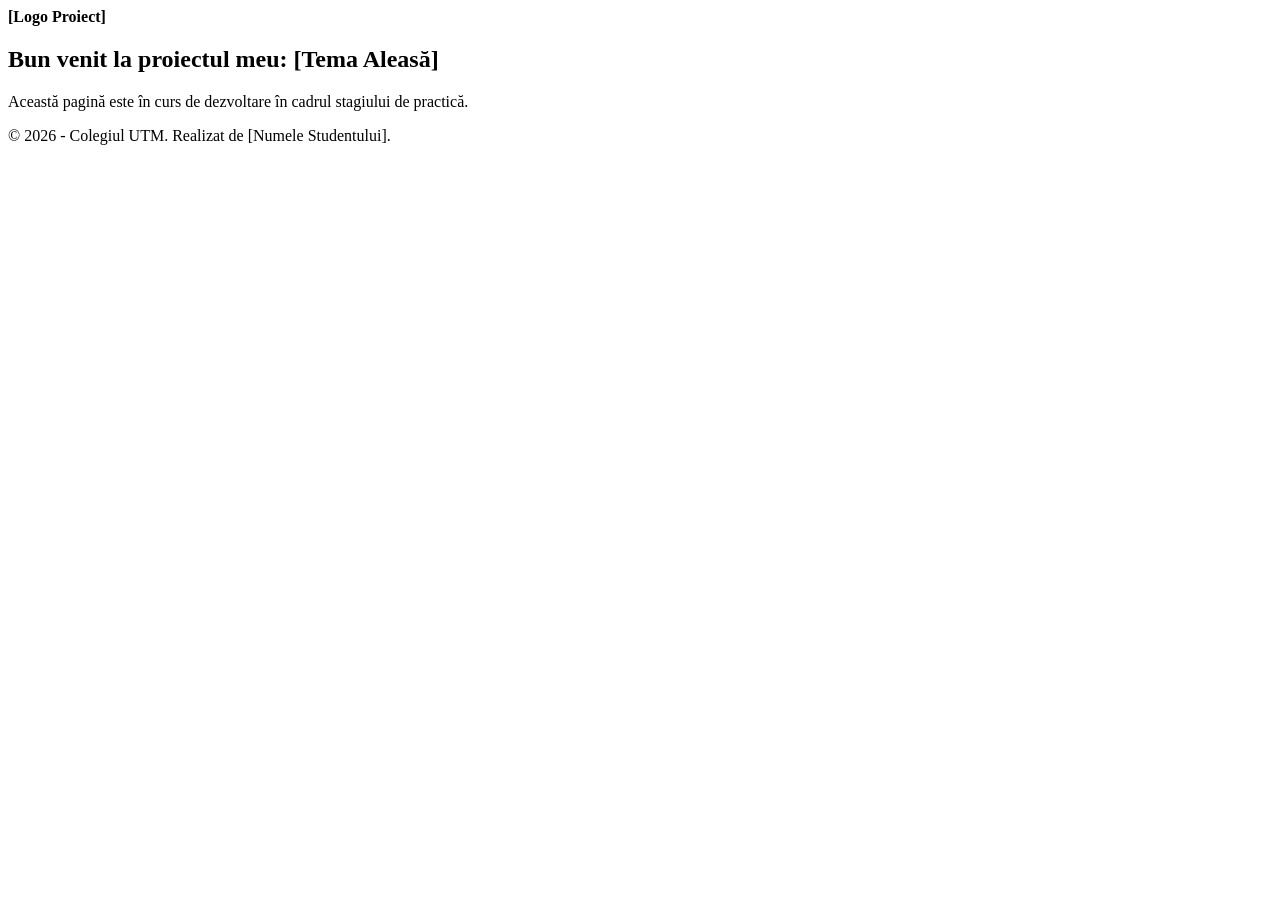
==== index.html @ b3ca43f0 "Dot" ====
<!DOCTYPE html>
<html lang="ro">
<head>
    <meta charset="UTF-8">
    <meta name="viewport" content="width=device-width, initial-scale=1.0">
    <meta name="description" content="Proiect de practică - Inițiere în specialitate la Colegiul UTM">
    <meta name="author" content="Numele Studentului">
    <title>Acasă | [Numele Proiectului Tău]</title>
    
    <!-- Conectare CSS viitor -->
    <link rel="stylesheet" href="assets/css/style.css">
</head>
<body>

    <!-- Antetul paginii -->
    <header>
        <nav>
            <!-- Aici va veni meniul de navigare în Ziua 2 -->
            <strong>[Logo Proiect]</strong>
        </nav>
    </header>

    <!-- Conținutul principal -->
    <main>
        <section id="hero">
            <h1>Bun venit la proiectul meu: [Tema Aleasă]</h1>
            <p>Această pagină este în curs de dezvoltare în cadrul stagiului de practică.</p>
        </section>
    </main>

    <!-- Subsolul paginii -->
    <footer>
        <p>&copy; 2026 - Colegiul UTM. Realizat de [Numele Studentului].</p>
    </footer>

</body>
</html>
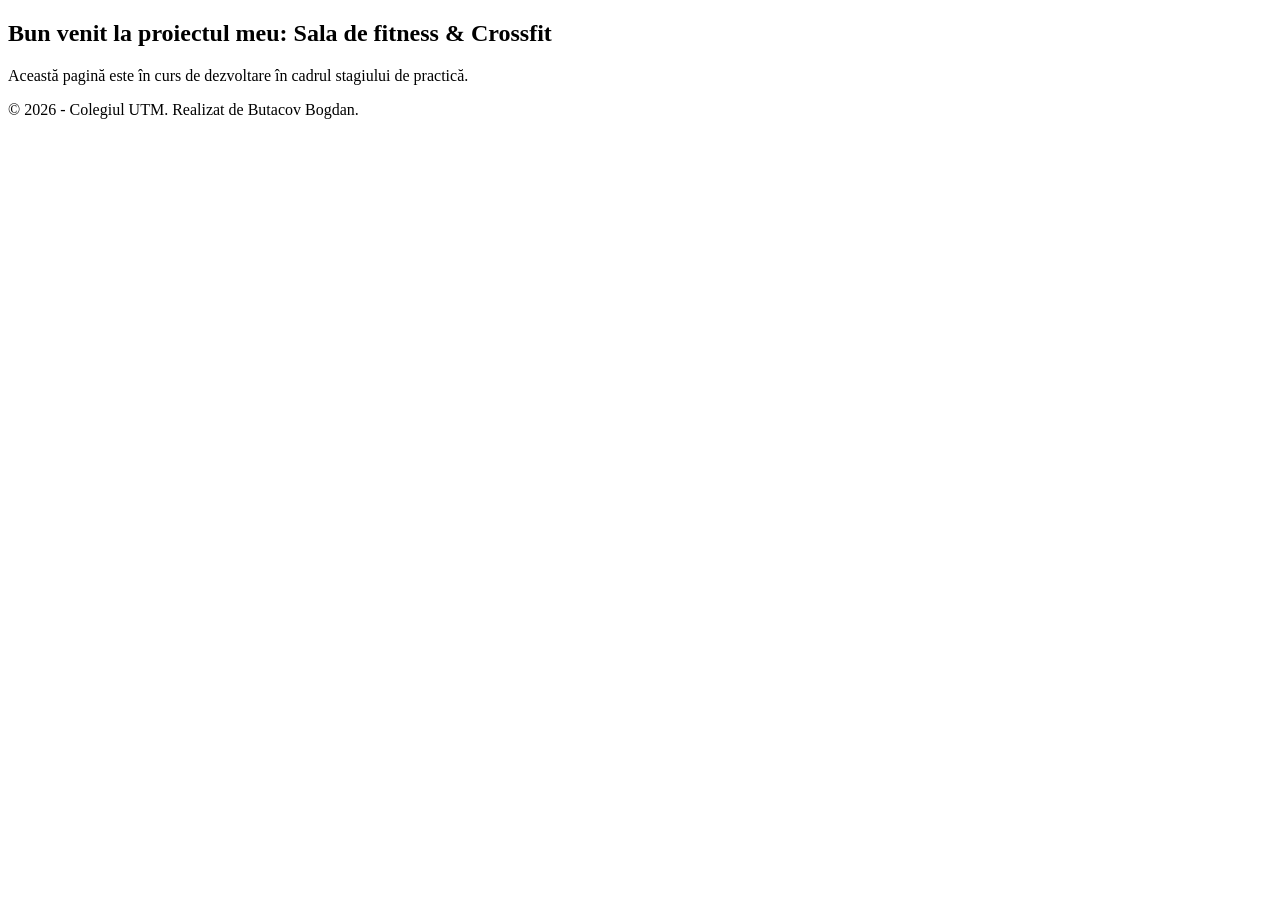
==== commit dd27e3ba: "ыыы" ====
--- a/index.html
+++ b/index.html
@@ -4,7 +4,7 @@
     <meta charset="UTF-8">
     <meta name="viewport" content="width=device-width, initial-scale=1.0">
     <meta name="description" content="Proiect de practică - Inițiere în specialitate la Colegiul UTM">
-    <meta name="author" content="Numele Studentului">
+    <meta name="author" content="Butacov Bogdan">
     <title>Acasă | [Numele Proiectului Tău]</title>
     
     <!-- Conectare CSS viitor -->
@@ -12,25 +12,26 @@
 </head>
 <body>
 
+    <!-- TODO: Logo -->
     <!-- Antetul paginii -->
-    <header>
-        <nav>
+    <!-- <header>
+        <nav> -->
             <!-- Aici va veni meniul de navigare în Ziua 2 -->
-            <strong>[Logo Proiect]</strong>
+            <!-- <strong>[Logo Proiect]</strong>
         </nav>
-    </header>
+    </header> -->
 
     <!-- Conținutul principal -->
     <main>
         <section id="hero">
-            <h1>Bun venit la proiectul meu: [Tema Aleasă]</h1>
+            <h1>Bun venit la proiectul meu: Sala de fitness & Crossfit</h1>
             <p>Această pagină este în curs de dezvoltare în cadrul stagiului de practică.</p>
         </section>
     </main>
 
     <!-- Subsolul paginii -->
     <footer>
-        <p>&copy; 2026 - Colegiul UTM. Realizat de [Numele Studentului].</p>
+        <p>&copy; 2026 - Colegiul UTM. Realizat de Butacov Bogdan.</p>
     </footer>
 
 </body>
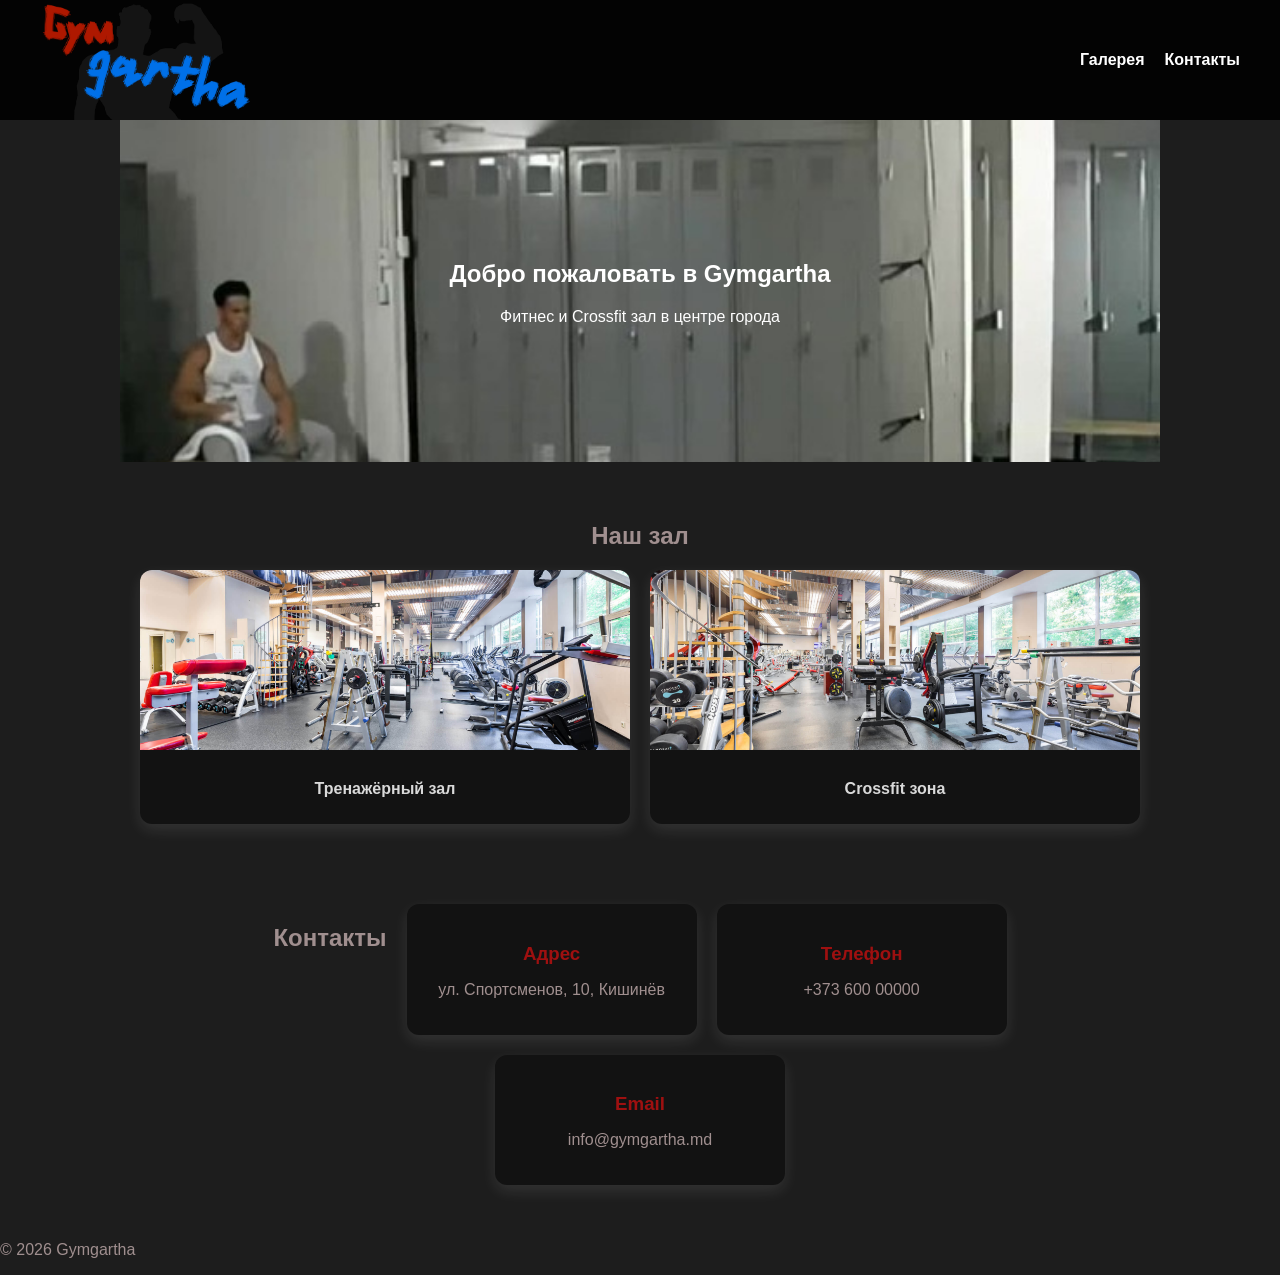
==== commit 452c1f1d: "ziua 2; The start: CSS, Images, theme" ====
--- a/index.html
+++ b/index.html
@@ -1,38 +1,64 @@
 <!DOCTYPE html>
-<html lang="ro">
+<html lang="ru">
 <head>
-    <meta charset="UTF-8">
-    <meta name="viewport" content="width=device-width, initial-scale=1.0">
-    <meta name="description" content="Proiect de practică - Inițiere în specialitate la Colegiul UTM">
-    <meta name="author" content="Butacov Bogdan">
-    <title>Acasă | [Numele Proiectului Tău]</title>
-    
-    <!-- Conectare CSS viitor -->
-    <link rel="stylesheet" href="assets/css/style.css">
+  <meta charset="UTF-8">
+  <title>Gymgartha - Фитнес & Crossfit</title>
+  <link rel="stylesheet" href="assets/css/style.css">
 </head>
 <body>
+  <!-- Шапка -->
+  <header>
+    <img src="assets/img/logo.png">
+    <!-- <h1>Gymgartha</h1> -->
+    <nav>
+      <ul>
+        <li><a href="#gallery">Галерея</a></li>
+        <li><a href="#contacts">Контакты</a></li>
+      </ul>
+    </nav>
+  </header>
 
-    <!-- TODO: Logo -->
-    <!-- Antetul paginii -->
-    <!-- <header>
-        <nav> -->
-            <!-- Aici va veni meniul de navigare în Ziua 2 -->
-            <!-- <strong>[Logo Proiect]</strong>
-        </nav>
-    </header> -->
+  <!-- Hero -->
+  <section id="hero">
+    <h2>Добро пожаловать в Gymgartha</h2>
+    <p>Фитнес и Crossfit зал в центре города</p>
+  </div>
+  </section>
 
-    <!-- Conținutul principal -->
-    <main>
-        <section id="hero">
-            <h1>Bun venit la proiectul meu: Sala de fitness & Crossfit</h1>
-            <p>Această pagină este în curs de dezvoltare în cadrul stagiului de practică.</p>
-        </section>
-    </main>
+  <!-- Галерея -->
+<section id="gallery">
+  <h2>Наш зал</h2>
+  <div class="gallery-grid">
+    <div class="gallery-card">
+      <img src="assets/img/gym1.png" alt="Фото зала">
+      <p>Тренажёрный зал</p>
+    </div>
+    <div class="gallery-card">
+      <img src="assets/img/gym2.png" alt="Фото оборудования">
+      <p>Crossfit зона</p>
+    </div>
+  </div>
+</section>
 
-    <!-- Subsolul paginii -->
-    <footer>
-        <p>&copy; 2026 - Colegiul UTM. Realizat de Butacov Bogdan.</p>
-    </footer>
+  <!-- Контакты -->
+<section id="contacts">
+  <h2>Контакты</h2>
+  <div class="contact-card">
+    <h3>Адрес</h3>
+    <p>ул. Спортсменов, 10, Кишинёв</p>
+  </div>
+  <div class="contact-card">
+    <h3>Телефон</h3>
+    <p>+373 600 00000</p>
+  </div>
+  <div class="contact-card">
+    <h3>Email</h3>
+    <p>info@gymgartha.md</p>
+  </div>
+</section>
 
+  <footer>
+    <p>&copy; 2026 Gymgartha</p>
+  </footer>
 </body>
 </html>
--- a/assets/css/style.css
+++ b/assets/css/style.css
@@ -0,0 +1,126 @@
+body {
+  font-family: 'Open Sans', sans-serif;
+  margin: 0;
+  background: #1d1d1d;
+  color: #a08f8f;
+}
+
+header {
+  background: #030303;
+  color: #000000;
+  display: flex;
+  justify-content: space-between;
+  align-items: center;
+  padding: 0px 40px;
+}
+
+header img {
+  height: 120px;
+  width: auto;
+}
+
+nav ul {
+  list-style: none;
+  display: flex;
+  gap: 20px;
+}
+
+nav a {
+  color: #fff;
+  text-decoration: none;
+  font-weight: bold;
+}
+
+nav a:hover {
+  color: #9a0e07;
+}
+
+#hero {
+  color: #fff;
+  text-align: center;
+  padding: 120px 20px;
+  position: relative;
+}
+
+#hero::before {
+  content: "";
+  position: absolute;
+  inset: 0;
+  background: url("img/gym-banner.png") center/cover no-repeat;
+  /* background: rgb(99, 99, 99); */
+}
+
+#hero h2, #hero p {
+  position: relative;
+  z-index: 1;
+}
+
+section {
+  padding: 40px 20px;
+  max-width: 1000px;
+  margin: auto;
+}
+
+section h2 {
+  text-align: center;
+  margin-bottom: 20px;
+}
+
+/* Галерея */
+.gallery-grid {
+  display: grid;
+  grid-template-columns: repeat(auto-fit, minmax(250px, 1fr));
+  gap: 20px;
+}
+
+.gallery-card {
+  background: #121212;
+  border-radius: 12px;
+  box-shadow: 0 6px 15px rgba(255, 255, 255, 0.1);
+  overflow: hidden;
+  text-align: center;
+  transition: transform 0.3s;
+}
+
+.gallery-card:hover {
+  transform: translateY(-5px);
+}
+
+.gallery-card img {
+  width: 100%;
+  height: 180px;
+  object-fit: cover;
+}
+
+.gallery-card p {
+  padding: 10px;
+  font-weight: bold;
+  color: #d9d9d9;
+}
+
+/* Контакты */
+#contacts {
+  display: flex;
+  justify-content: center;
+  gap: 20px;
+  flex-wrap: wrap;
+}
+
+.contact-card {
+  background: #121212;
+  border-radius: 12px;
+  box-shadow: 0 6px 15px rgba(255, 255, 255, 0.1);
+  padding: 20px;
+  width: 250px;
+  text-align: center;
+  transition: transform 0.3s;
+}
+
+.contact-card:hover {
+  transform: scale(1.05);
+}
+
+.contact-card h3 {
+  color: #9e1010;
+  margin-bottom: 10px;
+}
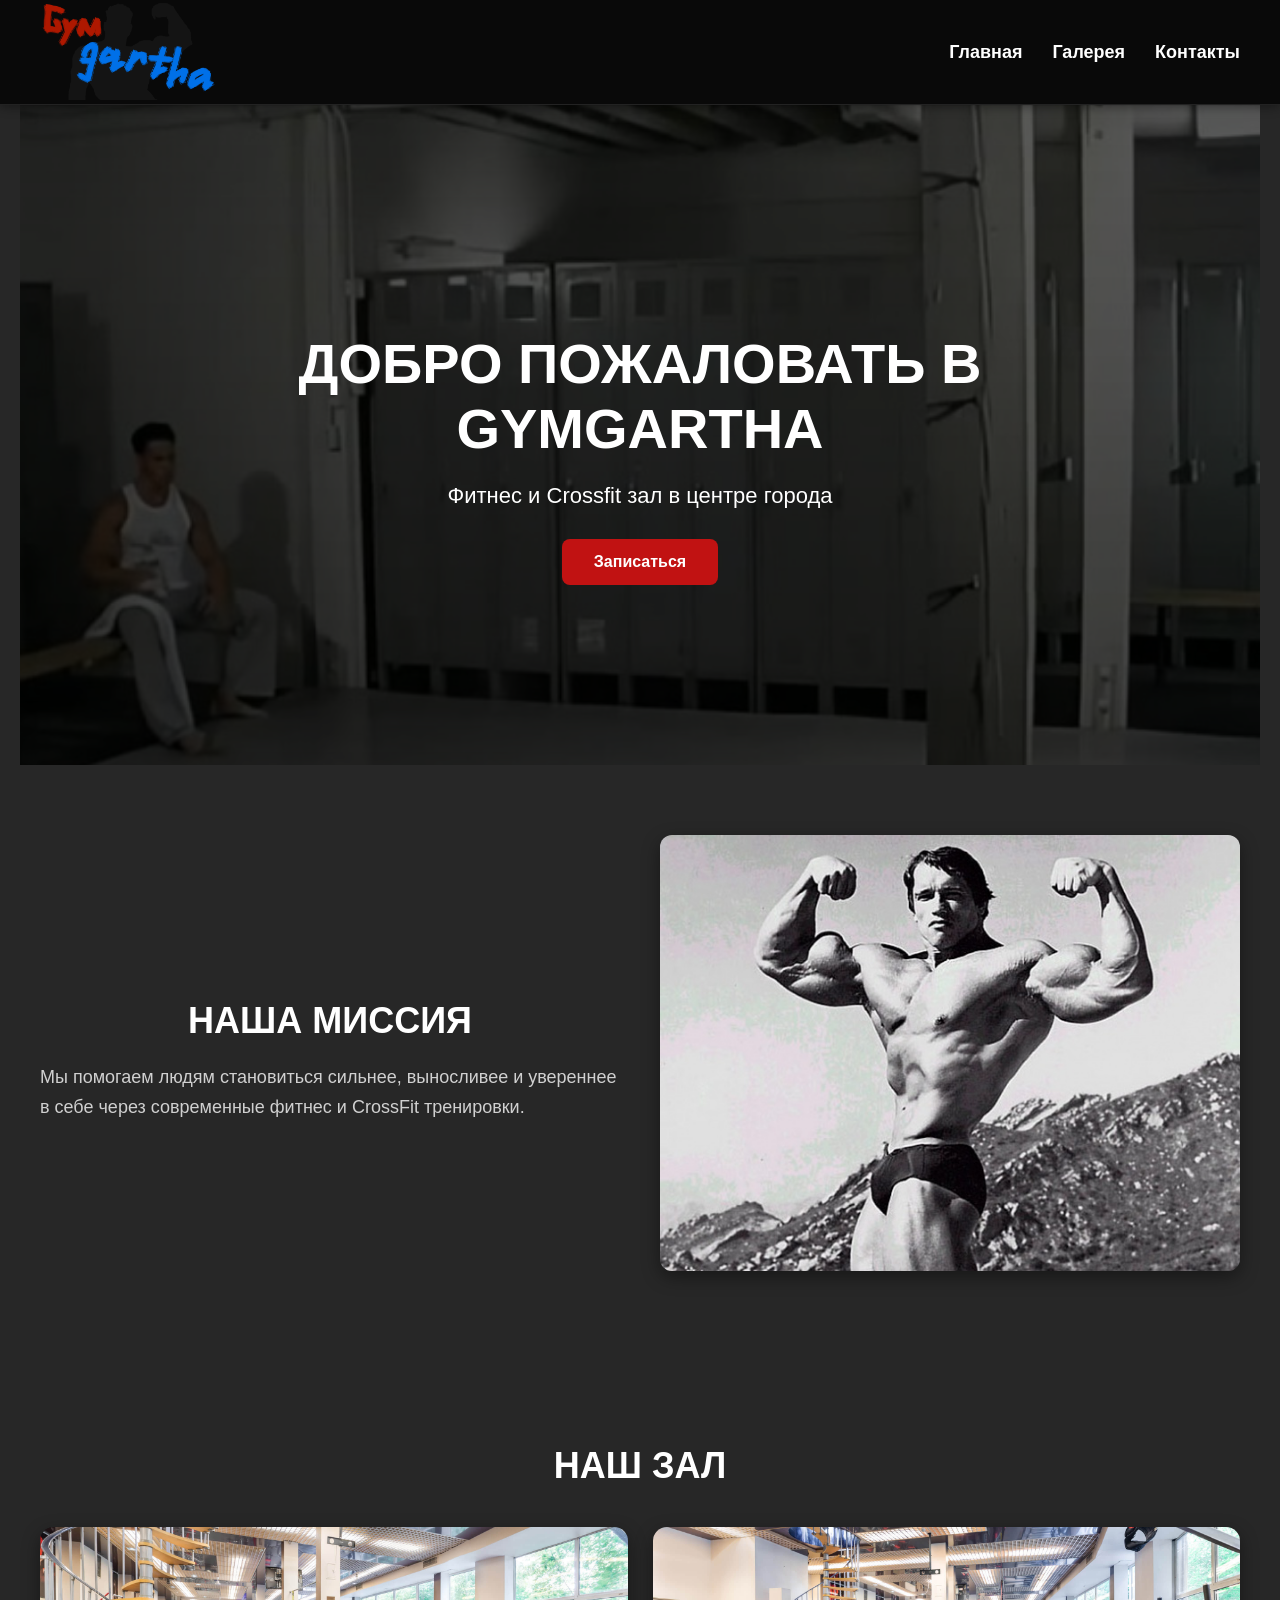
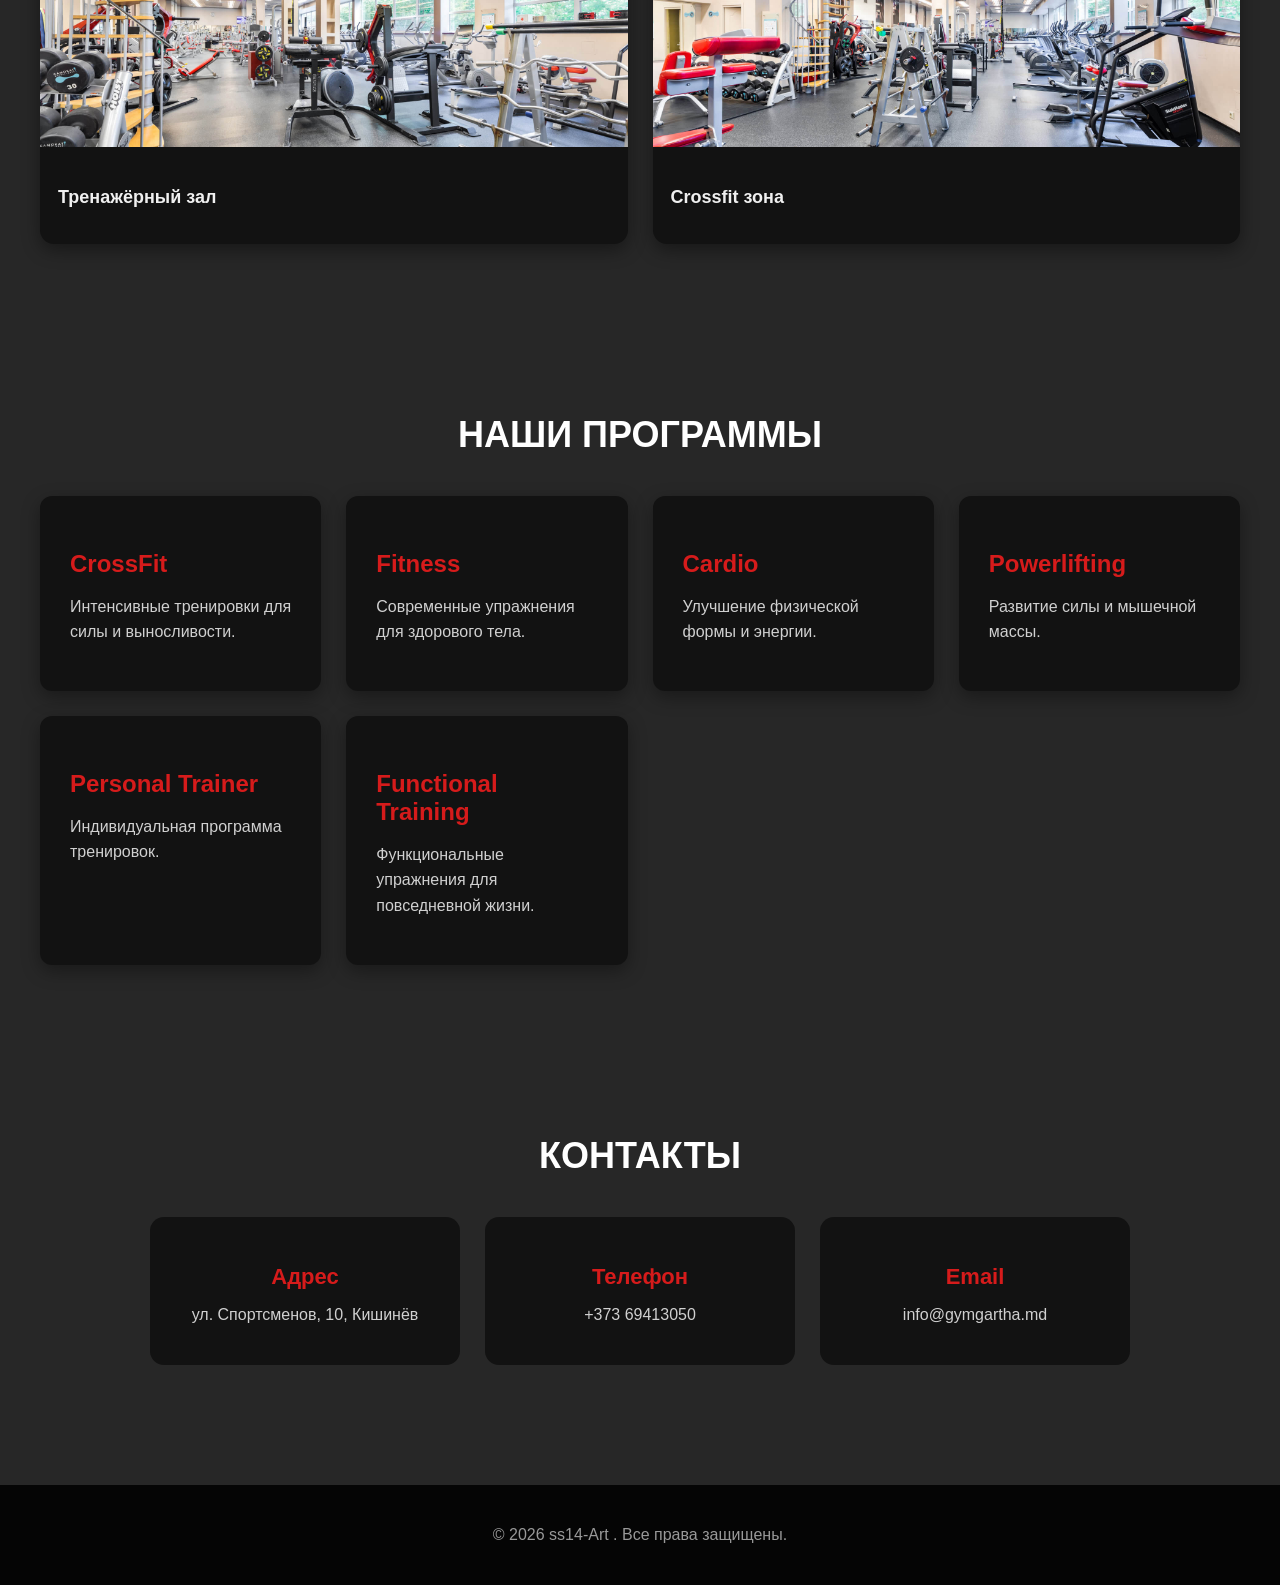
==== commit 23fc59ac: "Ziua 4: Finalizat Layout, Flexbox Grid si Interactivitate. Validat W3C." ====
--- a/index.html
+++ b/index.html
@@ -2,63 +2,153 @@
 <html lang="ru">
 <head>
   <meta charset="UTF-8">
-  <title>Gymgartha - Фитнес & Crossfit</title>
+  <meta name="viewport" content="width=device-width, initial-scale=1.0">
+  <title>Gymgartha - Fitness & Crossfit</title>
+
   <link rel="stylesheet" href="assets/css/style.css">
 </head>
+
 <body>
-  <!-- Шапка -->
+
+  <!-- HEADER -->
   <header>
-    <img src="assets/img/logo.png">
-    <!-- <h1>Gymgartha</h1> -->
+    <div class="logo">
+      <img src="assets/img/logo.png" alt="Gymgartha Logo">
+    </div>
+
     <nav>
       <ul>
+        <li><a href="#hero">Главная</a></li>
         <li><a href="#gallery">Галерея</a></li>
         <li><a href="#contacts">Контакты</a></li>
       </ul>
     </nav>
   </header>
 
-  <!-- Hero -->
+  <!-- HERO -->
   <section id="hero">
-    <h2>Добро пожаловать в Gymgartha</h2>
-    <p>Фитнес и Crossfit зал в центре города</p>
-  </div>
+    <div class="hero-content">
+      <h1>Добро пожаловать в Gymgartha</h1>
+      <p>Фитнес и Crossfit зал в центре города</p>
+
+      <a href="#contacts" class="btn">
+        Записаться
+      </a>
+    </div>
   </section>
 
-  <!-- Галерея -->
-<section id="gallery">
-  <h2>Наш зал</h2>
-  <div class="gallery-grid">
-    <div class="gallery-card">
-      <img src="assets/img/gym1.png" alt="Фото зала">
-      <p>Тренажёрный зал</p>
+  <!-- MISSION -->
+
+  <section id="mission">
+
+    <div class="mission-container">
+
+      <div class="mission-text">
+        <h2>Наша миссия</h2>
+
+        <p>
+          Мы помогаем людям становиться сильнее,
+          выносливее и увереннее в себе через
+          современные фитнес и CrossFit тренировки.
+        </p>
+      </div>
+
+      <div class="mission-image">
+        <img src="assets/img/mission.png" alt="Mission">
+      </div>
+
     </div>
-    <div class="gallery-card">
-      <img src="assets/img/gym2.png" alt="Фото оборудования">
-      <p>Crossfit зона</p>
+
+  </section>
+
+  <!-- GALLERY -->
+  <section id="gallery">
+    <h2>Наш зал</h2>
+
+    <div class="gallery-grid">
+
+      <div class="gallery-card">
+        <img src="assets/img/gym2.png" alt="Тренажёрный зал">
+        <p>Тренажёрный зал</p>
+      </div>
+
+      <div class="gallery-card">
+        <img src="assets/img/gym1.png" alt="Crossfit зона">
+        <p>Crossfit зона</p>
+      </div>
+
     </div>
+  </section>
+
+  <!-- PROGRAMS -->
+<section id="programs">
+
+  <h2>Наши программы</h2>
+
+  <div class="programs-grid">
+
+    <article class="program-card">
+      <h3>CrossFit</h3>
+      <p>Интенсивные тренировки для силы и выносливости.</p>
+    </article>
+
+    <article class="program-card">
+      <h3>Fitness</h3>
+      <p>Современные упражнения для здорового тела.</p>
+    </article>
+
+    <article class="program-card">
+      <h3>Cardio</h3>
+      <p>Улучшение физической формы и энергии.</p>
+    </article>
+
+    <article class="program-card">
+      <h3>Powerlifting</h3>
+      <p>Развитие силы и мышечной массы.</p>
+    </article>
+
+    <article class="program-card">
+      <h3>Personal Trainer</h3>
+      <p>Индивидуальная программа тренировок.</p>
+    </article>
+
+    <article class="program-card">
+      <h3>Functional Training</h3>
+      <p>Функциональные упражнения для повседневной жизни.</p>
+    </article>
+
   </div>
+
 </section>
 
-  <!-- Контакты -->
-<section id="contacts">
-  <h2>Контакты</h2>
-  <div class="contact-card">
-    <h3>Адрес</h3>
-    <p>ул. Спортсменов, 10, Кишинёв</p>
-  </div>
-  <div class="contact-card">
-    <h3>Телефон</h3>
-    <p>+373 600 00000</p>
-  </div>
-  <div class="contact-card">
-    <h3>Email</h3>
-    <p>info@gymgartha.md</p>
-  </div>
-</section>
+  <!-- CONTACTS -->
+  <section id="contacts">
+    <h2>Контакты</h2>
 
+      <div class="contacts-container">
+
+        <div class="contact-card">
+          <h3>Адрес</h3>
+          <p>ул. Спортсменов, 10, Кишинёв</p>
+        </div>
+
+        <div class="contact-card">
+          <h3>Телефон</h3>
+          <p>+373 69413050</p>
+        </div>
+
+        <div class="contact-card">
+          <h3>Email</h3>
+          <p>info@gymgartha.md</p>
+        </div>
+
+    </div>
+  </section>
+
+  <!-- FOOTER -->
   <footer>
-    <p>&copy; 2026 Gymgartha</p>
+    <p>&copy; 2026 ss14-Art . Все права защищены.</p>
   </footer>
+
 </body>
-</html>
+</html>
--- a/assets/css/style.css
+++ b/assets/css/style.css
@@ -1,126 +1,342 @@
 body {
   font-family: 'Open Sans', sans-serif;
   margin: 0;
-  background: #1d1d1d;
-  color: #a08f8f;
-}
+  background: #272727;
+  color: #d0d0d0;
+  scroll-behavior: smooth;
+}
+
+/* HEADER */
 
 header {
-  background: #030303;
-  color: #000000;
+  position: sticky;
+  top: 0;
+  z-index: 1000;
+
   display: flex;
   justify-content: space-between;
   align-items: center;
+
   padding: 0px 40px;
+
+  background: rgba(0, 0, 0, 0.75);
+  backdrop-filter: blur(10px);
+
+  box-shadow: 0 2px 10px rgba(0,0,0,0.4);
+  border-bottom: 1px solid rgba(255,255,255,0.1);
 }
 
 header img {
-  height: 120px;
+  height: 100px;
   width: auto;
 }
 
 nav ul {
   list-style: none;
   display: flex;
-  gap: 20px;
-}
+  gap: 30px;
+  padding: 0;
+}
+
+/* NAVIGATION LINKS */
 
 nav a {
-  color: #fff;
+  position: relative;
+  color: #ffffff;
   text-decoration: none;
   font-weight: bold;
+  font-size: 18px;
+  transition: 0.3s ease;
+}
+
+nav a::after {
+  content: "";
+
+  position: absolute;
+
+  left: 0;
+  bottom: -6px;
+
+  width: 0;
+  height: 2px;
+
+  background: #d61b1b;
+
+  transition: width 0.3s ease;
 }
 
 nav a:hover {
-  color: #9a0e07;
-}
+  color: #d61b1b;
+}
+
+nav a:hover::after {
+  width: 100%;
+}
+
+/* HERO */
 
 #hero {
-  color: #fff;
+  position: relative;
+  color: white;
   text-align: center;
-  padding: 120px 20px;
-  position: relative;
+  padding: 180px 20px;
+
+  display: flex;
+  justify-content: center;
+  align-items: center;
 }
 
 #hero::before {
   content: "";
   position: absolute;
   inset: 0;
-  background: url("img/gym-banner.png") center/cover no-repeat;
-  /* background: rgb(99, 99, 99); */
-}
-
-#hero h2, #hero p {
+
+  background:
+    linear-gradient(rgba(0,0,0,0.65),
+    rgba(0,0,0,0.75)),
+    url("img/gym-banner.png");
+
+  background-size: cover;
+  background-position: center;
+}
+
+.hero-content {
   position: relative;
   z-index: 1;
-}
+  max-width: 700px;
+}
+
+#hero h1 {
+  font-size: 56px;
+  margin-bottom: 20px;
+  text-transform: uppercase;
+}
+
+#hero p {
+  font-size: 22px;
+  margin-bottom: 30px;
+}
+
+/* BUTTON */
+
+.btn {
+  display: inline-block;
+  background: #c11212;
+  color: white;
+  padding: 14px 32px;
+  border-radius: 8px;
+  text-decoration: none;
+  font-weight: bold;
+  transition: 0.3s;
+}
+
+.btn:hover {
+  background: #ff2a2a;
+  transform: scale(1.05);
+}
+
+/* SECTIONS */
 
 section {
-  padding: 40px 20px;
-  max-width: 1000px;
+  padding: 70px 20px;
+  max-width: 1200px;
   margin: auto;
 }
 
 section h2 {
   text-align: center;
+  margin-bottom: 40px;
+  font-size: 36px;
+  color: white;
+  text-transform: uppercase;
+}
+
+/* MISSION */
+
+.mission-container {
+  display: flex;
+  align-items: center;
+  gap: 40px;
+}
+
+.mission-text,
+.mission-image {
+  flex: 1;
+}
+
+.mission-image img {
+  width: 100%;
+  border-radius: 12px;
+
+  box-shadow:
+    0 6px 18px rgba(0,0,0,0.4);
+}
+
+.mission-text h2 {
   margin-bottom: 20px;
 }
 
-/* Галерея */
+.mission-text p {
+  line-height: 1.7;
+  font-size: 18px;
+}
+
+/* MOBILE */
+
+
+
+/* GALLERY */
+
 .gallery-grid {
   display: grid;
-  grid-template-columns: repeat(auto-fit, minmax(250px, 1fr));
-  gap: 20px;
+  grid-template-columns: repeat(auto-fit, minmax(280px, 1fr)) ; /* 1fr permite gridurilor sa e egalat space, lasand size minim - 280px */
+  gap: 25px;
 }
 
 .gallery-card {
   background: #121212;
-  border-radius: 12px;
-  box-shadow: 0 6px 15px rgba(255, 255, 255, 0.1);
+  border-radius: 14px;
   overflow: hidden;
-  text-align: center;
-  transition: transform 0.3s;
+
+  box-shadow: 0 6px 18px rgba(0,0,0,0.4);
+
+  transition: 0.3s;
 }
 
 .gallery-card:hover {
-  transform: translateY(-5px);
+  transform: translateY(-8px);
+  box-shadow:
+    0 10px 25px rgba(255, 255, 255, 0.35);
 }
 
 .gallery-card img {
   width: 100%;
-  height: 180px;
+  height: 220px;
   object-fit: cover;
 }
 
 .gallery-card p {
-  padding: 10px;
+  padding: 18px;
   font-weight: bold;
-  color: #d9d9d9;
-}
-
-/* Контакты */
-#contacts {
+  color: #f0f0f0;
+  font-size: 18px;
+}
+
+/* PROGRAMS GRID */
+
+.programs-grid {
+  display: grid;
+
+  grid-template-columns:
+    repeat(auto-fit, minmax(280px, 1fr));   /* 1fr permite gridurilor sa e egalat space, lasand size minim - 280px */
+
+  gap: 25px;
+}
+
+.program-card {
+  background: #121212;
+
+  padding: 30px;
+
+  border-radius: 12px;
+
+  box-shadow:
+    0 6px 18px rgba(0,0,0,0.35);
+
+  transition:
+    transform 0.3s cubic-bezier(0.25, 0.46, 0.45, 0.94),
+    box-shadow 0.3s ease;
+}
+
+.program-card:hover {
+  transform: translateY(-8px);
+
+  box-shadow:
+    0 10px 25px rgba(255, 255, 255, 0.35);
+}
+
+.program-card h3 {
+  color: #d61b1b;
+
+  margin-bottom: 15px;
+
+  font-size: 24px;
+}
+
+.program-card p {
+  color: #d0d0d0;
+
+  line-height: 1.6;
+}
+
+/* CONTACTS */
+
+.contacts-container {
   display: flex;
   justify-content: center;
-  gap: 20px;
+  gap: 25px;
   flex-wrap: wrap;
 }
 
 .contact-card {
   background: #121212;
-  border-radius: 12px;
-  box-shadow: 0 6px 15px rgba(255, 255, 255, 0.1);
-  padding: 20px;
-  width: 250px;
+  border-radius: 14px;
+  padding: 25px;
+  width: 260px;
   text-align: center;
-  transition: transform 0.3s;
+  transition: 0.3s;
 }
 
 .contact-card:hover {
   transform: scale(1.05);
+  box-shadow:
+    0 10px 25px rgba(255, 255, 255, 0.35);
 }
 
 .contact-card h3 {
-  color: #9e1010;
-  margin-bottom: 10px;
+  color: #d61b1b;
+  margin-bottom: 12px;
+  font-size: 22px;
+}
+
+/* FOOTER */
+
+footer {
+  background: #050505;
+  color: #999;
+  text-align: center;
+  padding: 25px;
+  margin-top: 50px;
+}
+
+/* MOBILE */
+
+@media (max-width: 768px) {
+
+  header {
+    flex-direction: column;
+    padding: 15px;
+  }
+
+  nav ul {
+    gap: 15px;
+    flex-wrap: wrap;
+    justify-content: center;
+  }
+
+  #hero {
+    padding: 120px 20px;
+  }
+
+  #hero h1 {
+    font-size: 38px;
+  }
+
+  #hero p {
+    font-size: 18px;
+  }
+  
+  .mission-container {
+    flex-direction: column-reverse;
+  }
 }
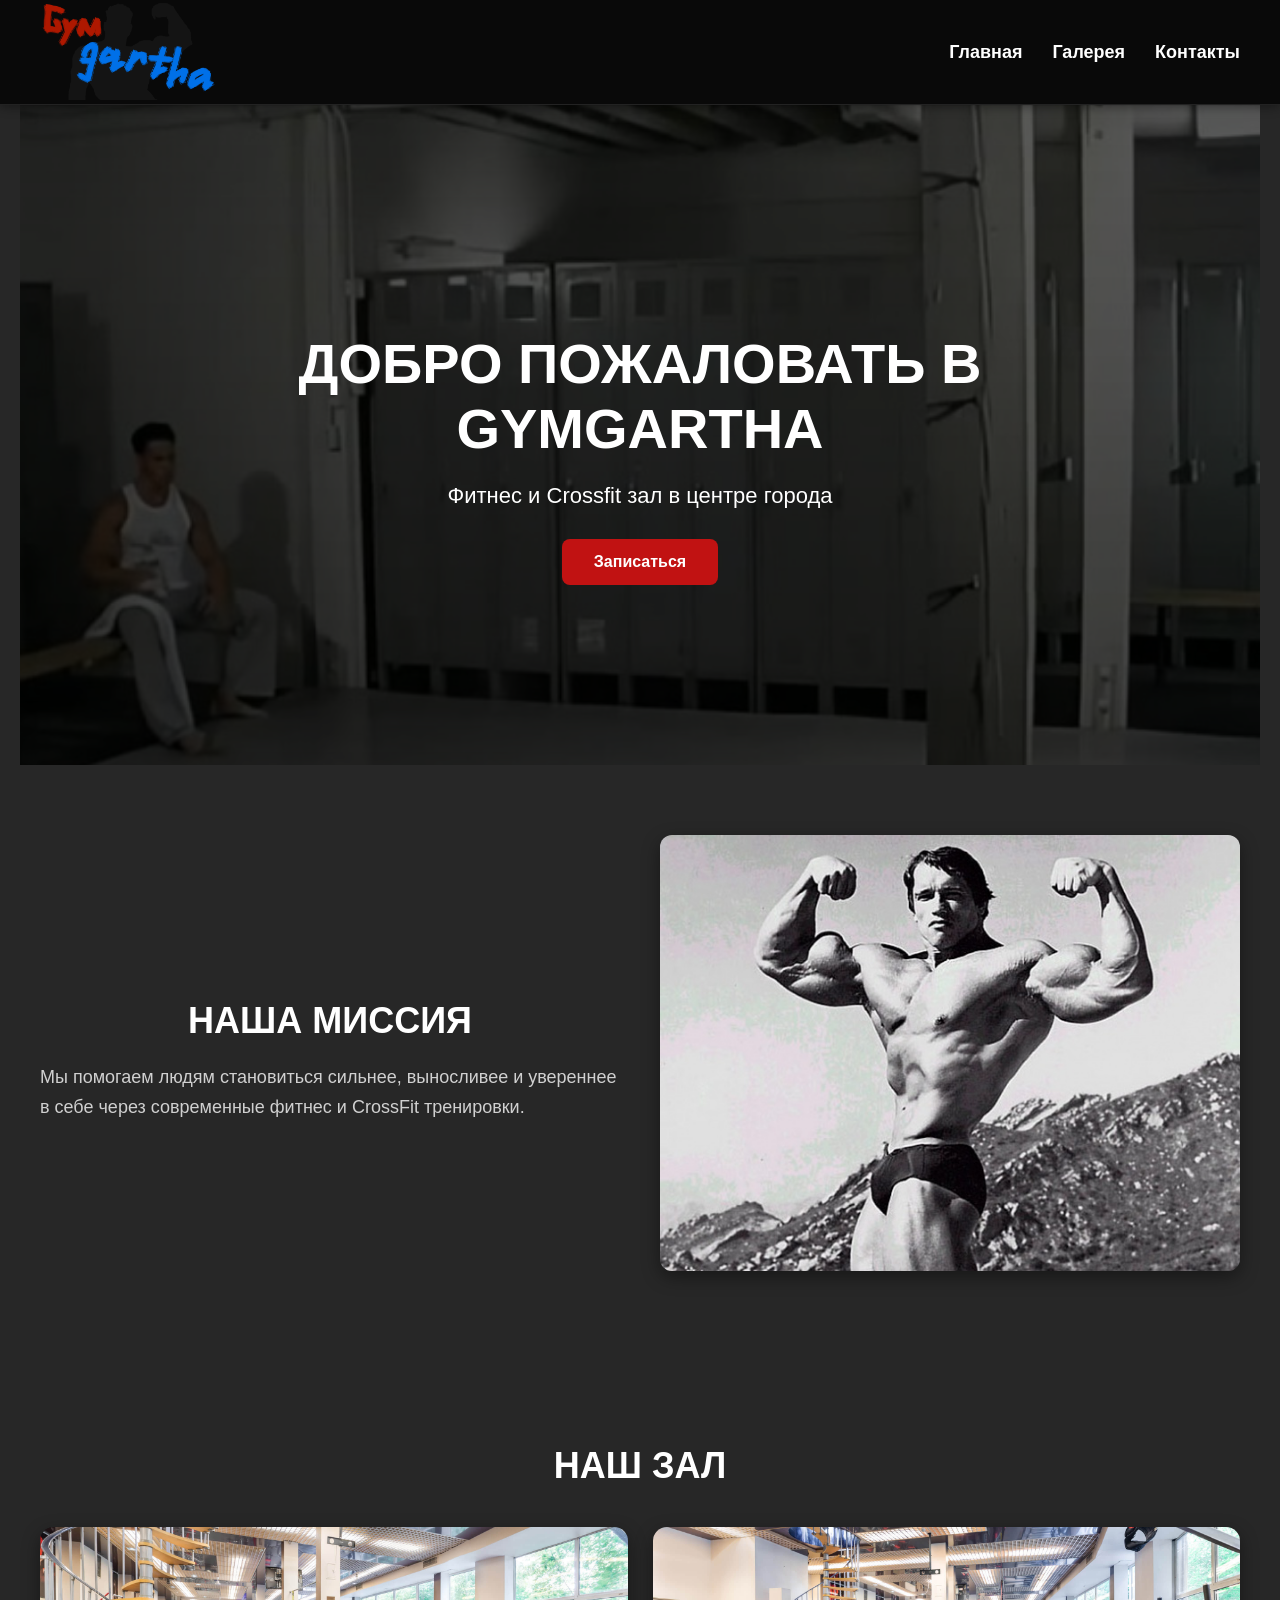
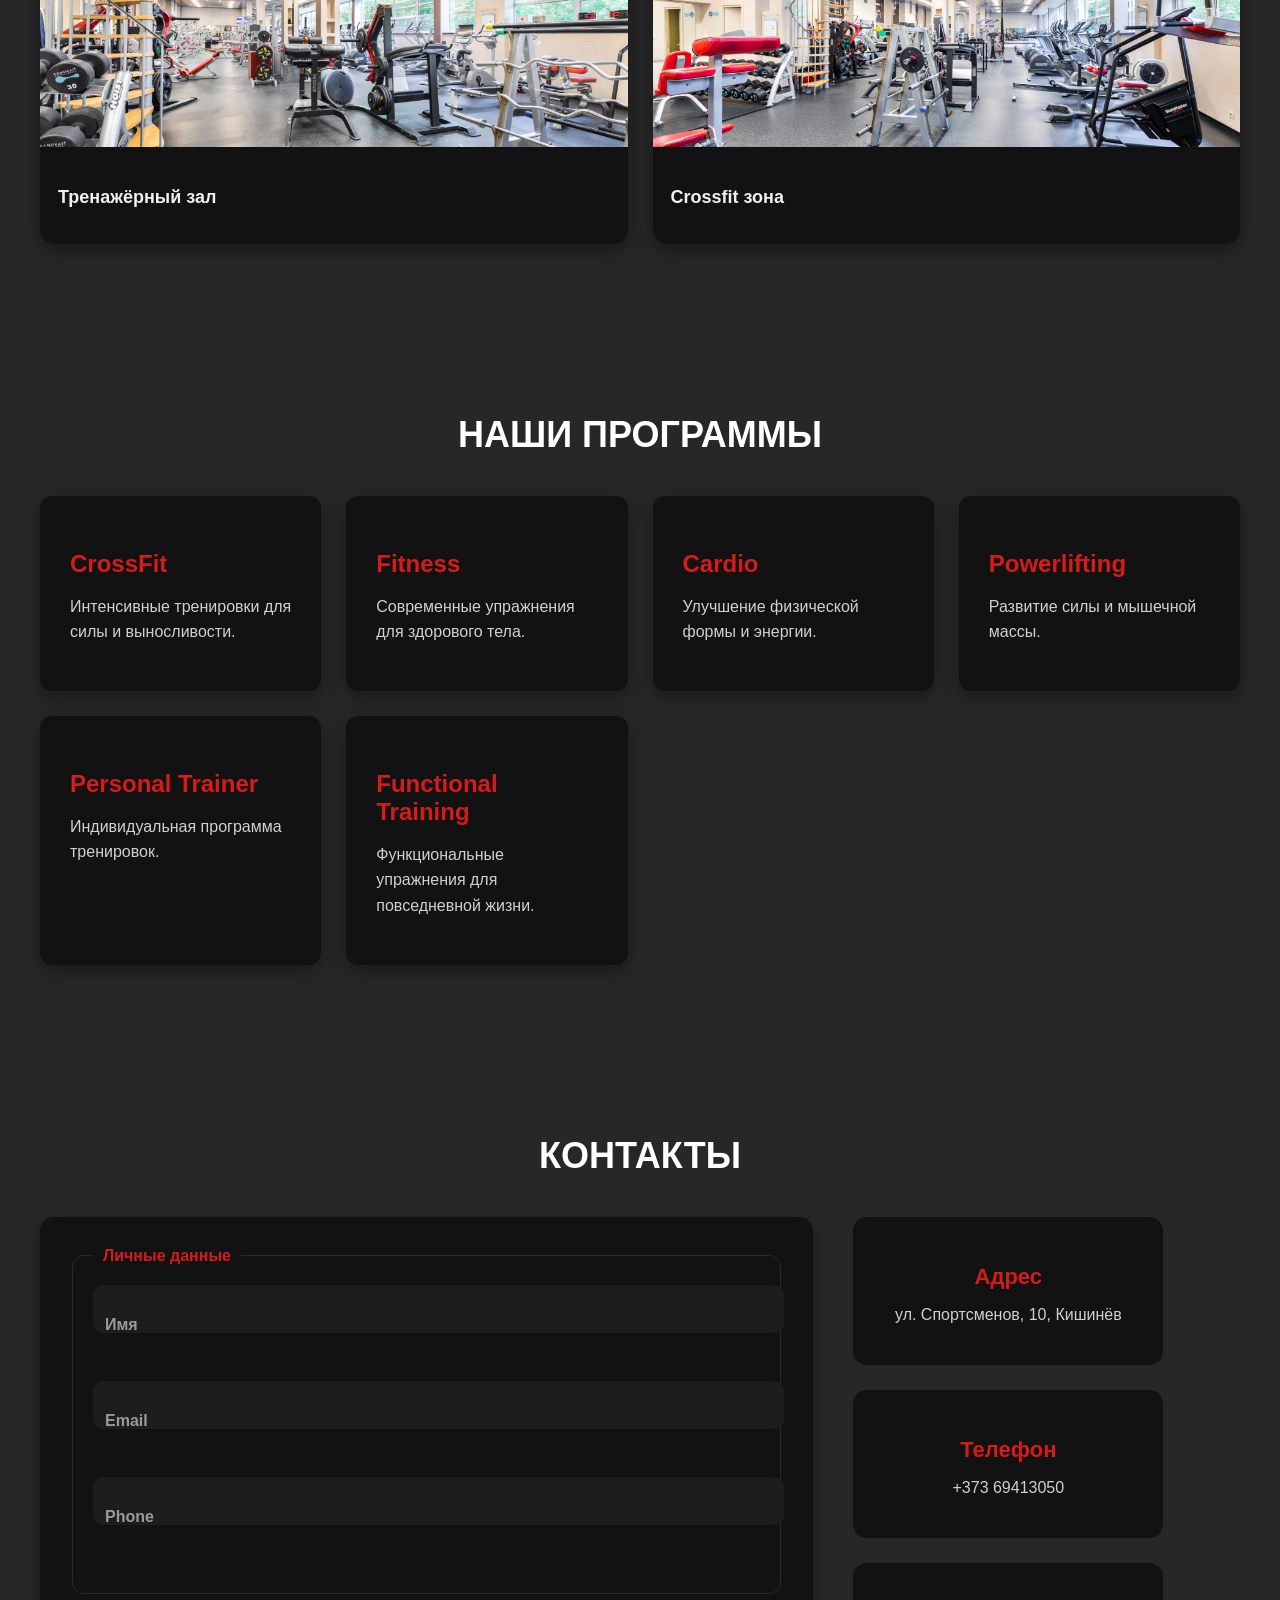
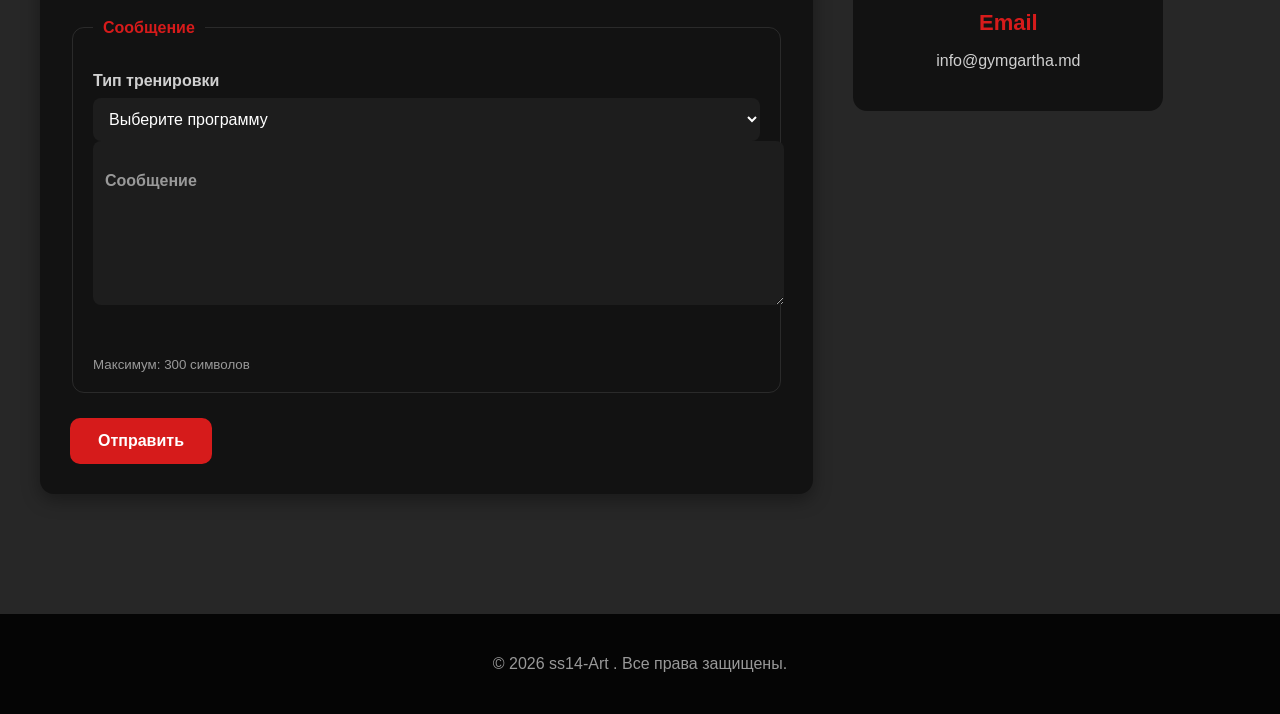
==== commit 8ff13b17: "wrrwbewr" ====
--- a/index.html
+++ b/index.html
@@ -122,28 +122,207 @@
 </section>
 
   <!-- CONTACTS -->
-  <section id="contacts">
-    <h2>Контакты</h2>
-
-      <div class="contacts-container">
-
-        <div class="contact-card">
-          <h3>Адрес</h3>
-          <p>ул. Спортсменов, 10, Кишинёв</p>
-        </div>
-
-        <div class="contact-card">
-          <h3>Телефон</h3>
-          <p>+373 69413050</p>
-        </div>
-
-        <div class="contact-card">
-          <h3>Email</h3>
-          <p>info@gymgartha.md</p>
-        </div>
-
-    </div>
-  </section>
+
+<section id="contacts">
+
+  <h2>Контакты</h2>
+
+  <div class="contacts-layout">
+
+    <!-- FORM -->
+
+    <form class="contact-form">
+
+      <!-- PERSONAL DATA -->
+
+      <fieldset>
+
+        <legend>Личные данные</legend>
+
+          <div class="input-group">
+
+            <input
+              type="text"
+              id="name"
+              name="name"
+
+              required
+
+              placeholder=" "
+
+              autocomplete="name"
+            >
+
+            <label for="name">
+              Имя
+            </label>
+
+            <span class="error-msg">
+              Введите имя
+            </span>
+            
+          </div>
+
+          <div class="input-group">
+
+          <input
+            type="email"
+            id="email"
+            name="email"
+
+            aria-label="Email"
+
+            required
+
+            placeholder=" "
+
+            autocomplete="email"
+          >
+
+            <label for="email">
+              Email
+            </label>
+
+            <span class="error-msg">
+              Неверный email
+            </span>
+
+          </div>
+
+          <div class="input-group">
+
+            <input
+              type="tel"
+              id="phone"
+              name="phone"
+
+              required
+
+              placeholder=" "
+
+              autocomplete="tel"
+
+              pattern="[0-9+\s]{8,15}"
+            >
+
+            <label for="phone">
+              Phone
+            </label>
+
+            <span class="error-msg">
+              Неверный номер
+            </span>
+
+          </div>
+
+      </fieldset>
+
+      <!-- MESSAGE DATA -->
+
+      <fieldset>
+
+        <legend>Сообщение</legend>
+
+        <label for="subject">Тип тренировки</label>
+
+        <select
+          id="subject"
+          name="subject"
+
+          required
+        >
+
+          <option value="">
+            Выберите программу
+          </option>
+
+          <option>
+            CrossFit
+          </option>
+
+          <option>
+            Fitness
+          </option>
+
+          <option>
+            Cardio
+          </option>
+
+          <option>
+            Personal Training
+          </option>
+
+        </select>
+        
+          <div class="input-group">
+
+            <textarea
+              id="message"
+              name="message"
+
+              maxlength="300"
+
+              placeholder=" "
+
+              autocomplete="off"
+
+              required
+            ></textarea>
+
+            <label for="message">
+              Сообщение
+            </label>
+
+            <span class="error-msg">
+              Введите сообщение
+            </span>
+
+          </div>
+
+        <small>
+          Максимум: 300 символов
+        </small>
+
+      </fieldset>
+
+      <button type="submit" class="submit-btn">
+        Отправить
+      </button>
+
+    </form>
+
+    <!-- CONTACT INFO -->
+
+    <div class="contact-info">
+
+      <div class="contact-card">
+        <h3>Адрес</h3>
+        <p>ул. Спортсменов, 10, Кишинёв</p>
+      </div>
+
+      <div class="contact-card">
+        <h3>Телефон</h3>
+        <p>+373 69413050</p>
+      </div>
+
+      <div class="contact-card">
+        <h3>Email</h3>
+        <p>info@gymgartha.md</p>
+      </div>
+
+      <!-- MAP -->
+
+      <iframe
+        src="https://maps.google.com/maps?q=Chisinau&t=&z=13&ie=UTF8&iwloc=&output=embed"
+        allowfullscreen=""
+        loading="lazy">
+      </iframe>
+
+    </div>
+
+  </div>
+
+</section>
 
   <!-- FOOTER -->
   <footer>
--- a/assets/css/style.css
+++ b/assets/css/style.css
@@ -94,7 +94,7 @@
   background:
     linear-gradient(rgba(0,0,0,0.65),
     rgba(0,0,0,0.75)),
-    url("img/gym-banner.png");
+    url("../img/gym-banner.png");
 
   background-size: cover;
   background-position: center;
@@ -181,10 +181,6 @@
   font-size: 18px;
 }
 
-/* MOBILE */
-
-
-
 /* GALLERY */
 
 .gallery-grid {
@@ -297,6 +293,279 @@
   color: #d61b1b;
   margin-bottom: 12px;
   font-size: 22px;
+}
+
+/* CONTACTS LAYOUT */
+
+.contacts-layout {
+  display: grid;
+
+  /* 2fr = форма занимает 2/3
+     1fr = контакты занимают 1/3 */
+
+  grid-template-columns: 2fr 1fr;
+
+  gap: 40px;
+}
+
+/* FORM */
+
+.contact-form {
+  background: #121212;
+
+  padding: 30px;
+
+  border-radius: 14px;
+
+  box-shadow:
+    0 6px 18px rgba(0,0,0,0.35);
+}
+
+fieldset {
+  border: 1px solid rgba(255,255,255,0.1);
+
+  border-radius: 12px;
+
+  padding: 20px;
+
+  margin-bottom: 25px;
+}
+
+legend {
+  color: #d61b1b;
+
+  padding: 0 10px;
+
+  font-weight: bold;
+}
+
+.contact-form label {
+  display: block;
+
+  margin-bottom: 8px;
+  margin-top: 15px;
+
+  font-weight: bold;
+}
+
+.contact-form input,
+.contact-form select,
+.contact-form textarea {
+  width: 100%;
+
+  padding: 12px;
+
+  border: none;
+  border-radius: 8px;
+
+  background: #1d1d1d;
+  color: white;
+
+  font-size: 16px;
+}
+
+.contact-form textarea {
+  min-height: 140px;
+
+  resize: vertical;
+}
+
+.contact-form select {
+  cursor: pointer;
+}
+
+.contact-form small {
+  display: block;
+
+  margin-top: 8px;
+
+  color: #999;
+}
+
+/* CONTACT INFO */
+
+.contact-info {
+  display: flex;
+  flex-direction: column;
+
+  gap: 25px;
+}
+
+.contact-info iframe {
+  width: 100%;
+  height: 250px;
+
+  border: none;
+
+  border-radius: 14px;
+}
+
+/* MOBILE */
+
+@media (max-width: 900px) {
+
+  .contacts-layout {
+    grid-template-columns: 1fr;
+  }
+
+}
+
+/* FLOATING LABELS */
+
+.input-group {
+  position: relative;
+
+  margin-bottom: 28px;
+}
+
+.input-group input,
+.input-group select {
+  width: 100%;
+
+  padding:
+    18px 12px 12px;
+
+  border: none;
+  border-radius: 10px;
+
+  background: #1d1d1d;
+
+  color: white;
+
+  font-size: 16px;
+}
+
+.input-group textarea {
+  min-height: 140px;
+
+  resize: vertical;
+}
+
+.input-group label {
+  position: absolute;
+
+  left: 12px;
+  top: 16px;
+
+  color: #999;
+
+  pointer-events: none;
+
+  transition: 0.3s ease;
+}
+
+/* FLOAT EFFECT */
+
+.input-group input:focus,
+.input-group textarea:focus,
+.contact-form select:focus {
+
+  outline: none;
+
+  box-shadow:
+    0 0 0 2px rgba(214,27,27,0.4);
+}
+
+.input-group input:focus + label,
+.input-group input:not(:placeholder-shown) + label,
+
+.input-group textarea:focus + label,
+.input-group textarea:not(:placeholder-shown) + label {
+
+  top: 6px;
+
+  font-size: 12px;
+
+  color: #d61b1b;
+}
+
+/* ERROR TOOLTIP */
+
+.error-msg {
+  display: block;
+
+  opacity: 0;
+
+  color: #ff4d4d;
+
+  font-size: 12px;
+
+  margin-top: 6px;
+
+  transition: 0.3s;
+}
+
+/* SHOW ONLY WHEN INVALID + FOCUS */
+
+.input-group input:invalid:focus ~ .error-msg,
+.input-group textarea:invalid:focus ~ .error-msg {
+
+  opacity: 1;
+}
+
+/* SUBMIT BUTTON */
+
+.submit-btn {
+  position: relative;
+
+  overflow: hidden;
+
+  background: #d61b1b;
+
+  color: white;
+
+  border: none;
+
+  padding: 14px 28px;
+
+  border-radius: 10px;
+
+  font-size: 16px;
+  font-weight: bold;
+
+  cursor: pointer;
+
+  transition:
+    background 0.3s ease,
+    transform 0.2s ease;
+}
+
+.submit-btn:hover {
+  background: #ff2a2a;
+}
+
+/* ACTIVE */
+
+.submit-btn:active {
+  transform: scale(0.97);
+}
+
+/* LOADING EFFECT */
+
+.submit-btn::after {
+  content: "";
+
+  position: absolute;
+
+  top: 0;
+  left: -100%;
+
+  width: 100%;
+  height: 100%;
+
+  background:
+    linear-gradient(
+      120deg,
+      transparent,
+      rgba(255,255,255,0.35),
+      transparent
+    );
+
+  transition: 0.5s;
+}
+
+.submit-btn:hover::after {
+  left: 100%;
 }
 
 /* FOOTER */
